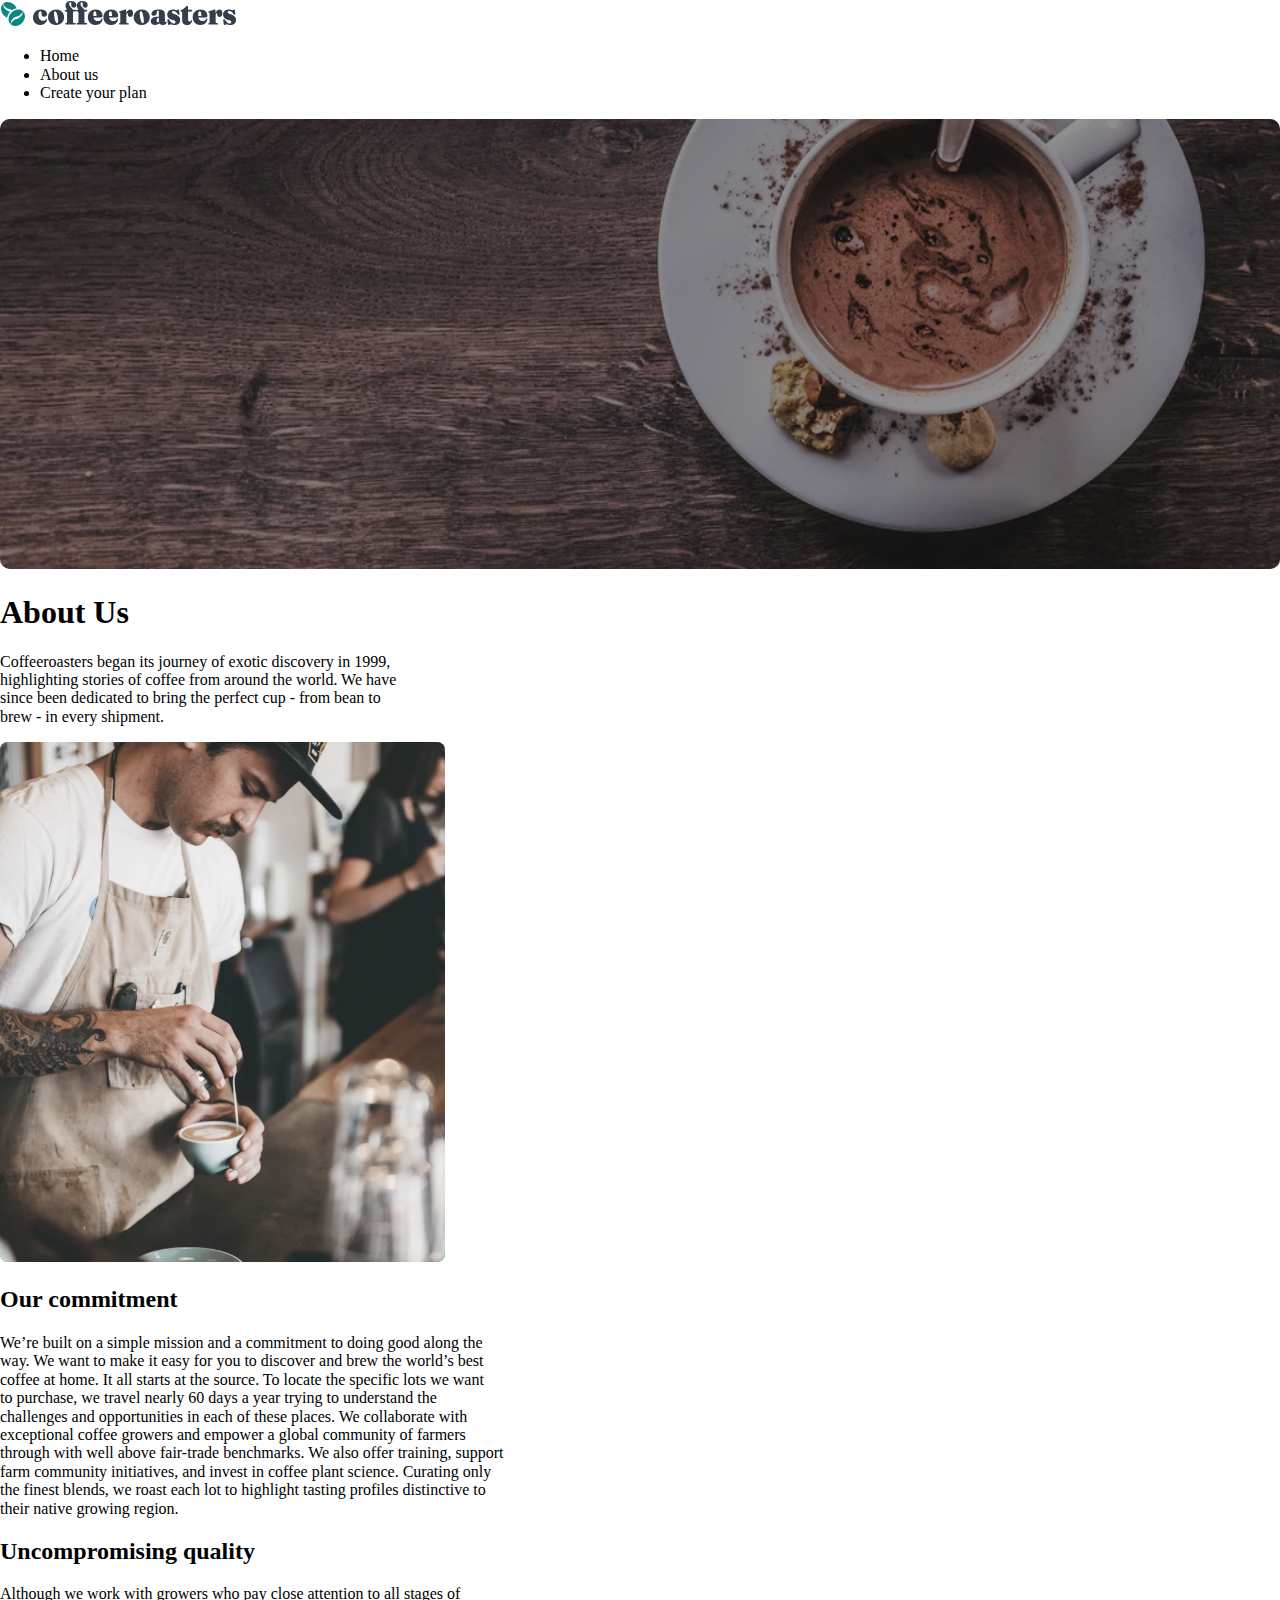
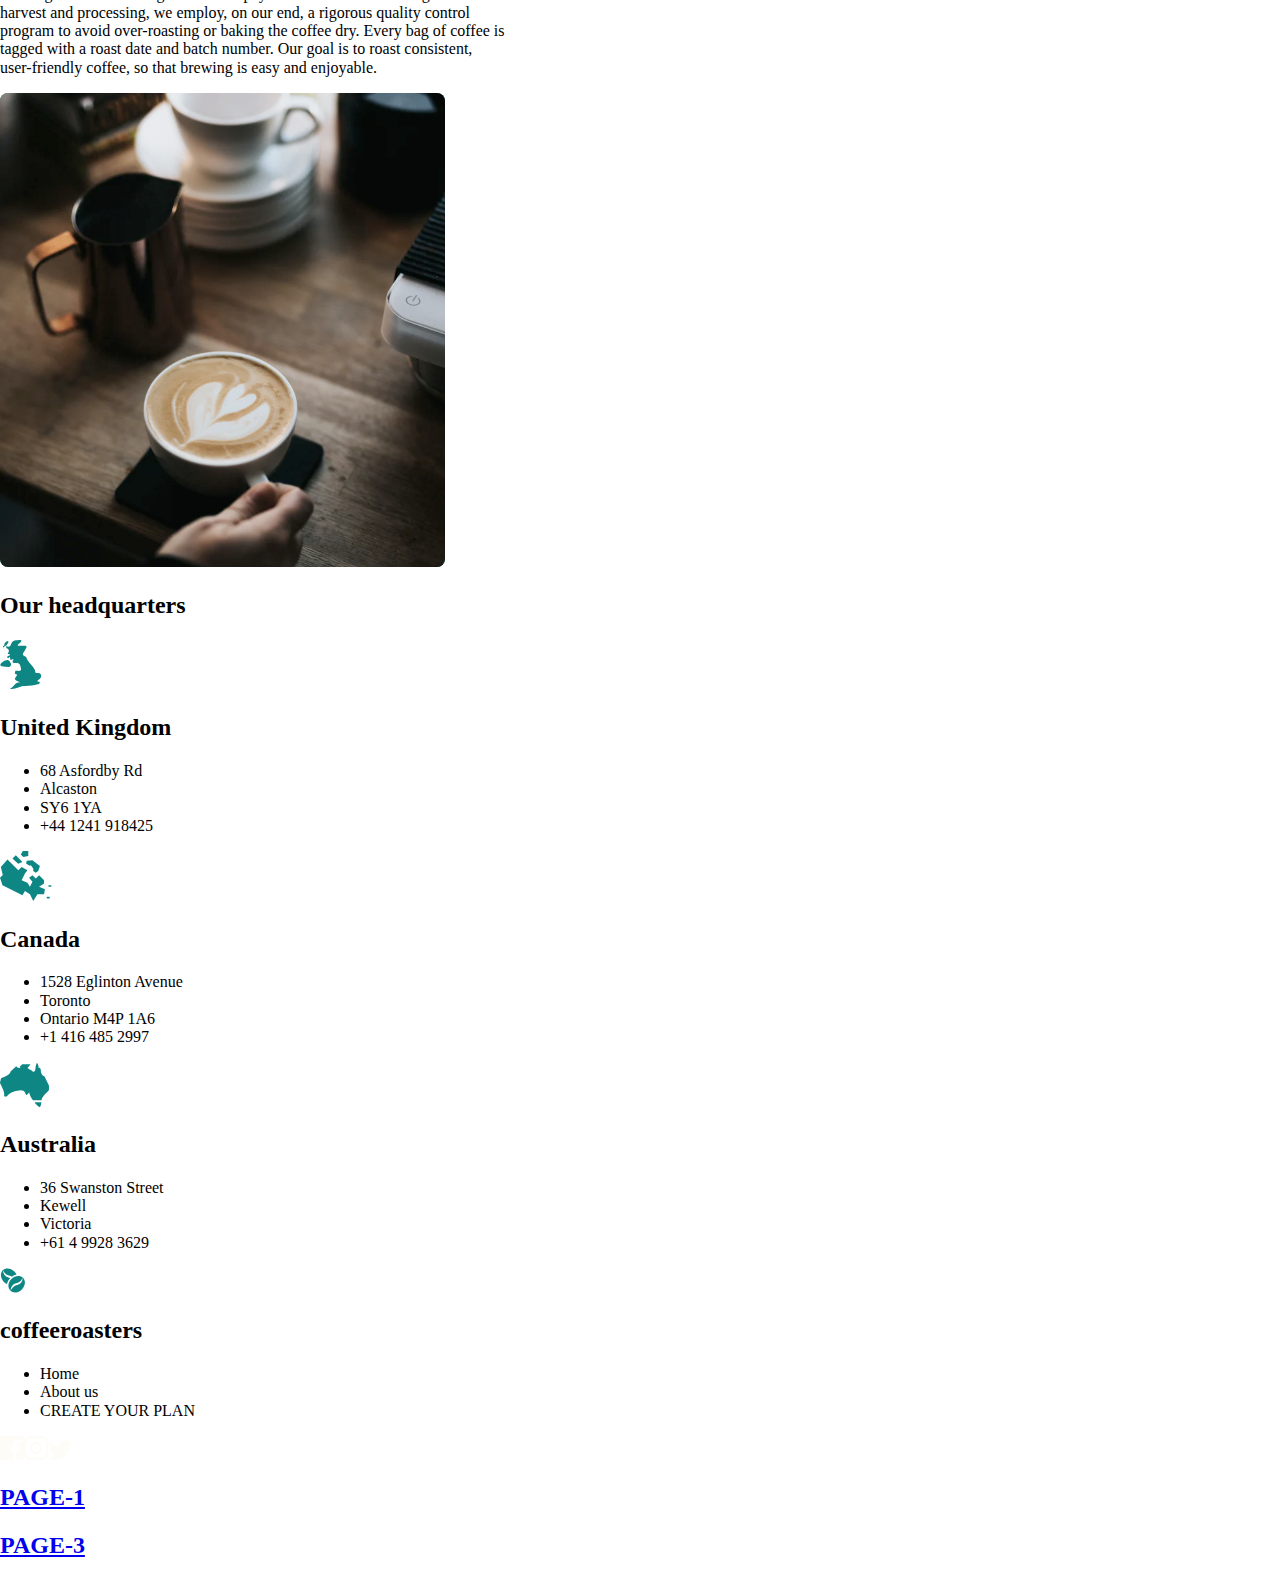
==== about.html @ 1a0b7751 "coffee-maket tablet and mobile verison 3 page" ====
<!DOCTYPE html>
<html lang="en">
<head>
    <meta charset="UTF-8">
    <meta http-equiv="X-UA-Compatible" content="IE=edge">
    <meta name="viewport" content="width=device-width, initial-scale=1.0">
    <title>coffee-roasters</title>
    <link rel="stylesheet" href="./css/normalize.css">
    <link rel="stylesheet" href="./css/style.css">
</head>
<body>
  <div class="superizm">
    <header class="header"> 
        <img class="header-img" src="./img/Group 5.svg" alt="coffeeroasters">
        <ul class="header-ul">
            <li class="header-text">Home</li>
            <li class="header-text">About us</li>
            <li class="header-text">Create your plan</li>
        </ul>
   </header>
   <main>
        <div>
    <img class="img-panda" src="./img/сappuchino.svg" alt="cappuchino">
    <h1 class="heading-panda">About Us</h1>
    <p class="text-panda">Coffeeroasters began its journey of exotic discovery in 1999, <br>
         highlighting stories of coffee from around the world. We have <br>
          since been dedicated to bring the perfect cup - from bean to <br>
           brew  - in every shipment.</p>
</div>
<div class="qwerty">
    <img class="qwerty-img" src="./img/cofechi.svg" alt="cofechi">
<h2 class="qwerty-heading">Our commitment</h2>
<p class="qwerty-text">We’re built on a simple mission and a commitment to doing good along the <br>
     way. We want to make it easy for you to discover and brew the world’s best <br>
      coffee at home. It all starts at the source. To locate the specific lots we want <br>
       to purchase, we travel nearly 60 days a year trying to understand the <br>
        challenges and opportunities in each of these places. We collaborate with <br>
         exceptional coffee growers and empower a global community of farmers <br>
          through with well above fair-trade benchmarks. We also offer training, support <br>
           farm community initiatives, and invest in coffee plant science. Curating only <br>
            the finest blends, we roast each lot to highlight tasting profiles distinctive to <br>
             their native growing region.</p>
</div>
<div class="akula">
    <h2 class="akula-heading">Uncompromising quality</h2>
    <p class="akula-text">Although we work with growers who pay close attention to all stages of <br>
         harvest and processing, we employ, on our end, a rigorous quality control <br>
          program to avoid over-roasting or baking the coffee dry. Every bag of coffee is <br>
           tagged with a roast date and batch number. Our goal is to roast consistent, <br>
            user-friendly coffee, so that brewing is easy and enjoyable.</p>
            <img class="akula-img" src="./img/capuchino-love.svg" alt="capuchino-love">
</div>
<div class="wolf">
    <h2 class="wolf-heading">Our headquarters</h2>
    <div class="ariol">
        <div class="kombined">
            <img class="wolf-img" src="./img/unitedkingdom.svg" alt="united-kingdom">
            <h2 class="wolf-heading1">United Kingdom</h2>
            <ul class="wolf-header">
                <li class="wolf-item">68  Asfordby Rd</li>
                <li class="wolf-item">Alcaston</li>
                <li class="wolf-item">SY6 1YA</li>
                <li class="wolf-item">+44 1241 918425</li>
            </ul>
        </div>
        <div class="kombined">
            <img class="wolf-img" src="./img/kanada.svg" alt="kanada">
            <h2 class="wolf-heading1">Canada</h2>
            <ul class="wolf-header">
                <li class="wolf-item">1528  Eglinton Avenue</li>
                <li class="wolf-item">Toronto</li>
                <li class="wolf-item">Ontario M4P 1A6</li>
                <li class="wolf-item">+1 416 485 2997</li>
            </ul>
        </div>
        <div class="kombined">
            <img class="wolf-img" src="./img/australia.svg" alt="australia">
            <h2 class="wolf-heading1">Australia</h2>
            <ul class="wolf-header">
                <li class="wolf-item">36 Swanston Street</li>
                <li class="wolf-item">Kewell</li>
                <li class="wolf-item">Victoria</li>
                <li class="wolf-item">+61 4 9928 3629</li>
            </ul>
        </div>
    </div>
</div>
</main>
<footer class="footer1">
    <img class="footer-img" src="./img/Combined Shape.svg" alt="Combined Shape"><h2 class="footer-heading">coffeeroasters</h2>
    <ul class="footer-dropped">
        <li class="footer-item">Home</li>
        <li class="footer-item">About us</li>
        <li class="footer-item">CREATE YOUR PLAN</li>
    </ul>
    <div class="img-rofiq">
        <img class="footer-img1" src="./img/facebook.svg" alt="facebook"><img class="footer-img1" src="./img/instagram.svg"alt="instagram"><img class="footer-img1" src="./img/twitter.svg" alt="twitter"></div>
    </footer>
    <h2 class="page"><a class="page-link" href="./index.html">PAGE-1</a></h2>
    <h2 class="page"><a class="page-link" href="./style.html">PAGE-3</a></h2>
  </div>
</body>
</html>
---- css/style.css ----
/*body{
font-family:  sans-serif;
    background-image: linear-gradient(#fdf9ee,#fff);
   background-repeat: no-repeat;
}
.header-ul{
    display: flex;
    margin-left: 1110px;
    margin-top: -22px;
    list-style-type:  none;
}
.header-text{
    color:  rgba(131, 136, 143, 1);
    padding: 0 18px;
}
.header-img{
    margin-top: 30px;
    margin-left: 50px;
}
.img{
    margin-top: 43px;
    margin-left: 190px;
width: 1400px;
height: 600px;
}
.heading{
    height: 145px;
    line-height: 72px;
    font-size: 72px;
    font-weight: 900;
    margin-left: 320px;
    margin-top: -515px;
    color: #fff;
}
.text{
    color: #FEFCF7;
    opacity: 0.8;
    margin-left: 330px;
    font-size: 16px;
    line-height: 26px;
}
.heading2{
    font-size: 22px;
    margin-left: 330px;
    border-radius: 6px;
    display: inline-block;
    color: #FEFCF7;
    background-color: #0E8784;
    height: 45px;
    text-align: center;
    padding-top: 16px;
    width: 220px;
    margin-top: 50px;
}
.img{
    margin-left: 180px;
}
.wrapper-header{
    margin-bottom: 200px;
    list-style-type: none;
}
.wrapper-img2{
    width: 400px;
    height: 393px;
    margin-left: -10px;
margin-top: 300px;
}
.wrapper-heading{
    margin-top: -130px;
    margin-left: 100px;
    font-size: 42px;
    color: #333D4B;
}
.wrapper-heading1{
    position: absolute;
    width: 1111px;
    height: 196px;
    left: 165px;
    top: 849px;
    background: linear-gradient(180deg, rgba(254, 252, 247, 0.0001) 0%, #FEFCF7 100%);
    mix-blend-mode: normal;
    font-size: 160px;
    margin-top: 1px;
    margin-left: 300px;
    opacity: 0.1; 
    margin-left: 180px;
}
.wrapper-text{
    margin-left: 105px;
    font-family: "Arial";
    margin-top: -30px;
}
.wrapper{
    display: flex;
}
.wrodded-heading{
    margin-top: -130px;
    margin-left: 490px;
    font-size: 42px;
    color: #333D4B;
}
.wrodded-img2{
    width: 400px;
    height: 393px;
    margin-left: 370px;
margin-top: -500px;
}
.wrodded-text{
    margin-left: 490px;
    font-family: "Arial";
    margin-top: -30px;
}
.drowwer-heading{
    margin-top: -150px;
    margin-left: 900px;
    font-size: 42px;
    color: #333D4B;
}
.drowwer-img2{
    width: 400px;
    height: 393px;
    margin-left: 780px;
margin-top: -820px;
}
.drowwer-text{
    margin-left: 910px;
    margin-top: -30px;
}
.dropped-heading{
    margin-top: -40px;
    margin-left: 1290px;
    font-size: 42px;
    color: #333D4B;
}
.dropped-img2{
    width: 350px;
    margin-left: 1200px;
    height: 200px;
}
.dropped-text{
    margin-left: 1290px;
    font-family: "Arial";
    margin-top: -20px;
}
.dropped-item{
    margin-top: -320px;
}
.div-img{
    margin-left: 220px;
    margin-bottom: 200px;
}
.class-text{
    position: absolute;
    height: 32px;
    margin-top: 2300px;
    margin-left: 165px;
    top: calc(50% - 32px/2 - 266.5px);
    font-style: normal;
    font-weight: 900;
    font-size: 24px;
    line-height: 32px;  
    color: #83888F;
}
.line{
    display: flex;
    align-items: center;
    justify-content: space-between;
    background-color: #FDD6BA;
height: 3px;
width: 700px;
margin-top: 130px;
margin-left: 160px;
}
.circle{
    display: inline-block;
    background-color: #fff;
    display: inline-block;
    width: 30px;
    height: 30px;
    border: 2px solid #0E8784;
    border-radius: 50%;
}
.img-01{
    margin-top: 98px;
    margin-left: 165px;
}
.clas-01{
    list-style-type: none;
}
.class-heading{
    margin-bottom: 42px;
    margin-left: 160px;
    font-size: 34px;
    color: #333D4B;
}
.clas-text{
    margin-left: 160px;
    color: #333D4B;
    font-size: 13px;
}
.class-dropped{
    margin-top: -292px;
    margin-left: 545px;
}
.class-headink{
    margin-bottom: 42px;
    font-size: 34px;
    color: #333D4B;
}
.clas-texs{
    color: #333D4B;
font-size: 13px;
}
.class-drowwer{
    padding-bottom: 109px;
    margin-top: -292px;
    margin-left: 1000px;
}
.class-headins{
    margin-bottom: 42px;
    font-size: 34px;
    color: #333D4B;
}
.clas-texk{
    color: #333D4B;
font-size: 13px;
}
.heading22{
    text-decoration: none;
    font-size: 22px;
    margin-left: 130px;
    border-radius: 6px;
    display: inline-block;
    color: #FEFCF7;
    background-color: #0E8784;
    height: 45px;
    text-align: center;
    padding-top: 16px;
    width: 220px;
    margin-top: 50px;
    margin-bottom: 200px;
}
.footer{
    margin-left: 100px;
   margin-bottom: 88px;
  height: 120px;
    display: flex;
    width: 1280px;
    background-color: #2C343E;
}
.footer-heading{
    margin-top: 50px;
    color: #fff;
}
.footer-img{
    margin-top: 50px;
    padding-left: 90px;
    width: 24px;
    height: 24px;
    margin-left: 10px;
}
.footer-dropped{
    display: flex;
    list-style-type: none;
    margin-left: 30px;
    margin-top: 37px;
}
.footer-item{
    margin-right: 10px;
    margin-left: 25px;
    margin-top: 20px;
    color: #83888F;
}
.img-rofiq{
    margin-top: 53px;
   margin-left: 400px;
}
.footer-img1{
    margin-left: 20px;
}
.img-panda{
    width: 1280px;
    height: 450px;
    margin-top: 43px;
    margin-left: 150px;
}
.heading-panda{
    color: rgba(254, 252, 247, 1);
    height: 145px;
    line-height: 72px;
    font-size: 40px;
    font-weight: 900;
    margin-left: 280px;
    margin-top: -335px;
}
.text-panda{
    margin-top: -80px;
    color: #FEFCF7;
    opacity: 0.8;
    margin-left: 280px;
    font-size: 16px;
    line-height: 26px;
}
.qwerty-img{
    width: 445px;
    height: 520px;
  margin-top: 288px;
  margin-left: 165px;
}
.qwerty-heading{
    font-size: 40px;
    margin-top: -400px;
    margin-left: 700px;
}
.qwerty-text{
    margin-left: 700px;
}
.akula{
    margin-left: 80px;
    margin-top: 300px;
    width: 1280px;
height: 474px;
background-color: #2C343E;
    position: absolute;
    border-radius: 8px;
}
.akula-heading{
    padding-left: 85px;
    padding-top: 88px;
    color: rgba(254, 252, 247, 1);
    font-size: 40px;
}
.akula-text{
    padding-left: 85px;
    color: #FEFCF7;
    opacity: 0.8;
}
.akula-img{
    width: 445px;
    height: 474px;
    margin-left: 750px;
    margin-top: -388px;
}
.wolf-heading{
    margin-left: 90px;
    margin-top: 980px;
    color: rgba(131, 136, 143, 1);
}
.wolf-img{
    margin-left: 90px;
    margin-top: 70px;
}
.wolf-heading1{
    margin-left: 90px;
    font-size: 32px;
    color: #333D4B;
}
.wolf-header{
    margin-left: 50px;
    list-style-type: none;
}
.ariol{
    display: flex;
}
.kombined{
    margin-right: 180px;
}
.footer1{
    display: flex;
    margin-left: 80px;
    margin-top: 168px;
    margin-bottom: 88px;
   height: 120px;
     width: 1280px;
     background-color: #2C343E;
}
.page-link{
    color: #FDD6BA;
    text-decoration: none;
}
.page{
    font-size: 32px;
}
.type-none{
    margin-left: -70px;
}
.classss{
    margin-top: 100px;
    display: inline-block;
    margin-top: 350px;
    background-color: #2C343E;
    border-radius: 8px;
    margin-left: 140px;
}
.linee{
display: flex;
align-items: center;
justify-content: space-between;
background-color: #FDD6BA;
height: 1px;
width: 700px;
margin-top: 130px;
margin-left: 160px;
}
.circlee{
    display: inline-block;
    width: 30px;
    height: 30px;
    border: 2px solid #0E8784;
    border-radius: 50%;
}
.class-headingg{
    margin-bottom: 42px;
    margin-left: 160px;
    font-size: 34px;
    color: rgba(254, 252, 247, 1);
}
.clas-textt{
    margin-left: 160px;
     font-size: 13px;
    color: rgba(254, 252, 247, 1);
    opacity: 0.8;
}
.class-headinkk{
    margin-bottom: 42px;
    font-size: 34px;
    color: rgba(254, 252, 247, 1);
}
.clas-texss{
    color: rgba(254, 252, 247, 1);
font-size: 13px;
opacity: 0.8;
}
.class-headinss{
    margin-bottom: 42px;
    font-size: 34px;
    color: rgba(254, 252, 247, 1);
}
.clas-texkk{
    color: rgba(254, 252, 247, 1);
    opacity: 0.8;
}
.list-style{
    margin-left: 165px;
    margin-top: 120px;
    list-style-type: none;
}
.list-style-item{
    display: flex;
}
.list-style-heading{
    color: #333D4B;
    margin-left: 24px;
    opacity: 0.3;
}
.list-style-img{
    opacity: 0.3;
}
.list-style-headingg{
    color: #333D4B;
    margin-left: 24px;
}
hr{
    background-color:  #83888F;
    width: 255px;
    height: 1px;
    margin-left: -20px;
   opacity: 25%;
}
.wolfing{
    display: flex;
    margin-top: -400px;
    margin-left: 670px;
}
.wolfing-item1{
    margin-left: 30px;
    border-radius: 8px;
    width: 228px;
height: 250px;
background-color: #F4F1EB;
}
.wolfing-header{
    display: flex;
    list-style-type: none;
    margin-left: 600px;
}
.wolfing-header-heading{
    padding-left: 28px;
    padding-top: 32px;
    color: #333D4B;
}
.wolfing-header-text{
    padding-left: 28px;
    padding-top: 5px;
}
.wolfing-heading{
    font-size: 40px;
    color: #83888F;
}
.wolfing-img{
    margin-left: 98px;
}
.wolfing-item2{
    margin-left: 30px;
    border-radius: 8px;
    width: 228px;
height: 250px;
background-color: #0E8784;
}
.wolfingg{
    display: flex;
    margin-top: 80px;
    margin-left: 670px;
}
.wolfinggg{
    display: flex;
    margin-top: 80px;
    margin-left: 670px;
}
.wolfingggg{
    display: flex;
    margin-top: 80px;
    margin-left: 670px;
}
.wolfinggggg{
    display: flex;
    margin-top: 80px;
    margin-left: 670px;
}
.wolfingg-img{
    margin-left: 304px;
}
.wolfinggg-img{
    margin-left: 178px;
}
.wolfingggg-img{
    margin-left: 248px;
}
.wolfinggggg-img{
    margin-left: 122px;
}
.pachti-footer{
    margin-left: 670px;
    margin-top: 88px;
}
.heading2222{
    font-size: 22px;
    margin-left: 1180px;
    border-radius: 6px;
    display: inline-block;
    color: #FEFCF7;
    background-color: #0E8784;
    height: 45px;
    text-align: center;
    padding-top: 16px;
    width: 220px;
    margin-top: 50px;
    text-decoration: none;
}
.footer11{
    display: flex;
    margin-left: 170px;
    margin-top: 168px;
    margin-bottom: 88px;
   height: 120px;
     width: 1280px;
     background-color: #2C343E;
}
.wolfing-item2:hover{
    background-color: #FDD6BA;
}
@media only screen and (max-width: 1542px) {
   .container{
    width: 768px;
   }
}
@media only screen and (max-width: 6057px) {
    .superizm{
     width: 768px;
    }
 }
 @media only screen and (max-width: 3537px) {
    .normalizm{
     width: 768px;
    }
 }
 @media only screen and (max-width: 768px) {
    .normalizm{
     width: 375px;
    }
 }
 @media only screen and (max-width: 768px) {
    .superizm{
     width: 375px;
    }
 }
 @media only screen and (max-width: 768px) {
    .container{
     width: 375px;
    }
 }*/
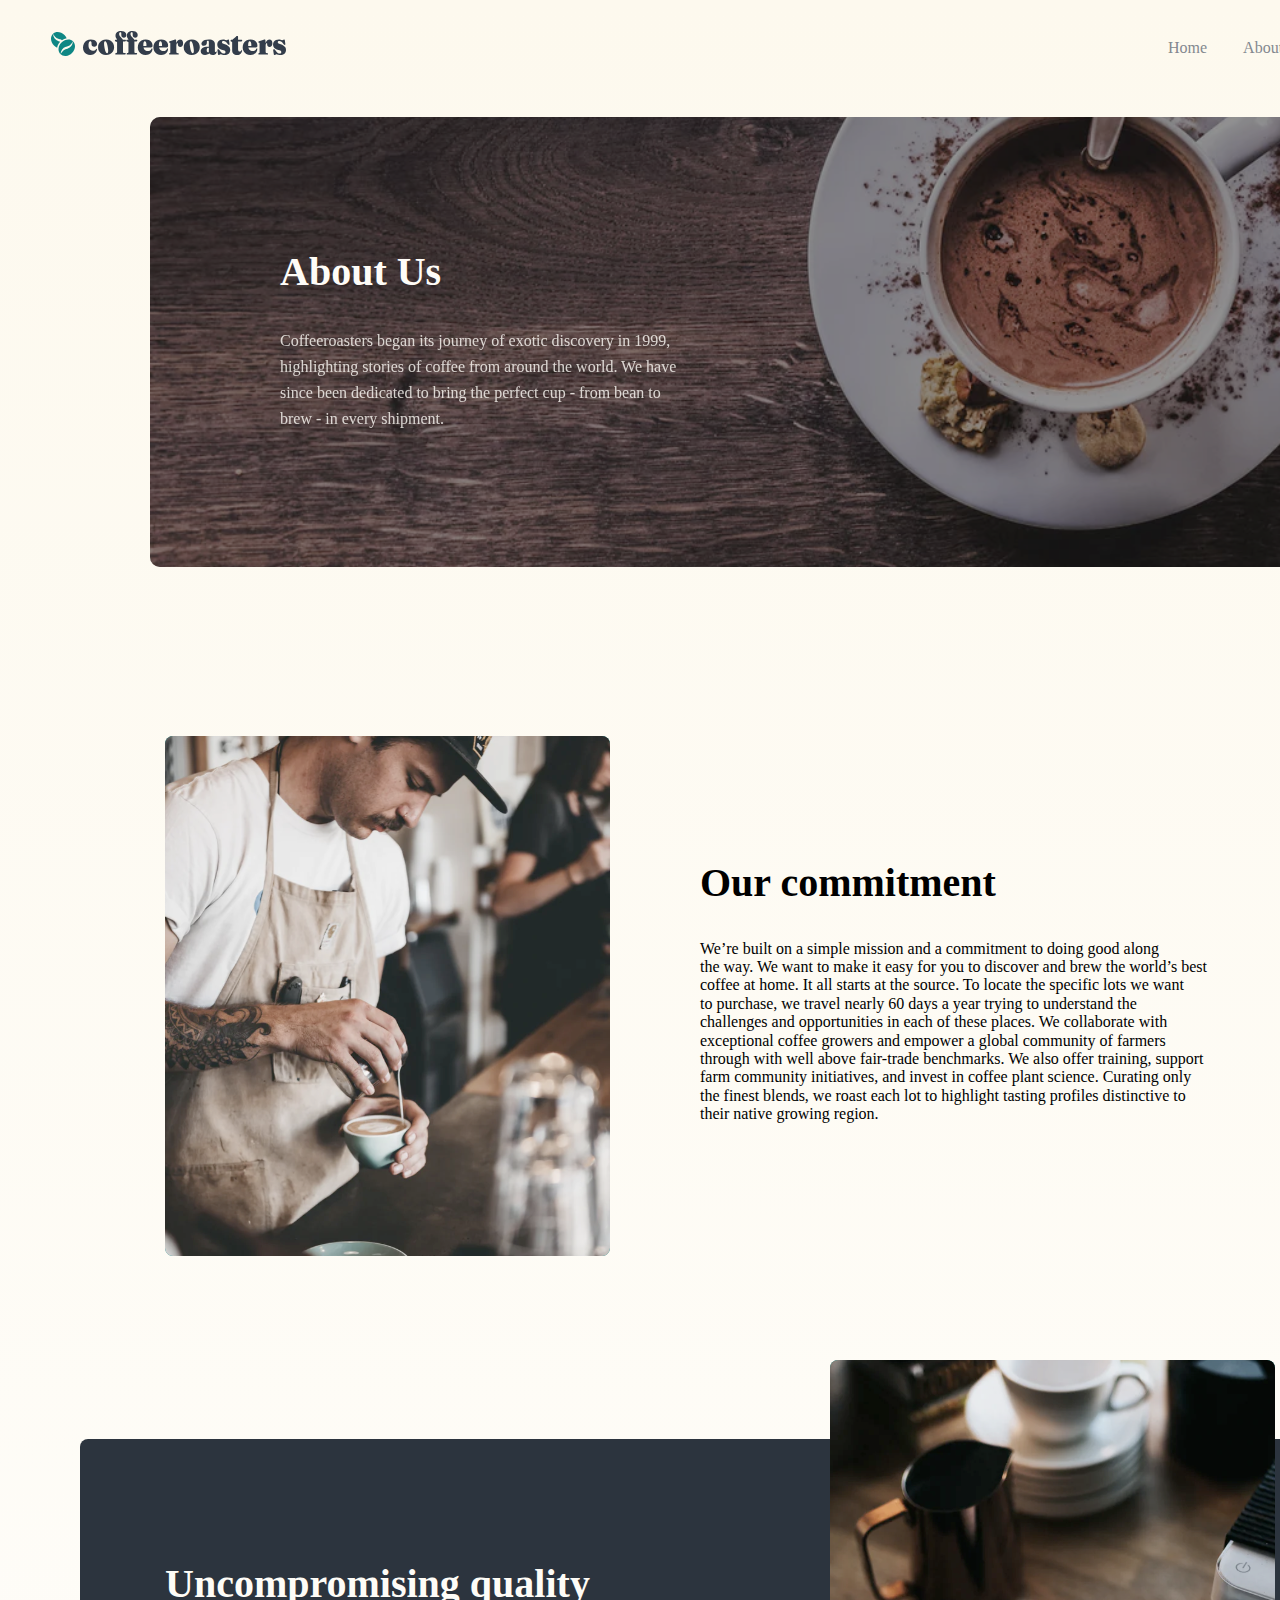
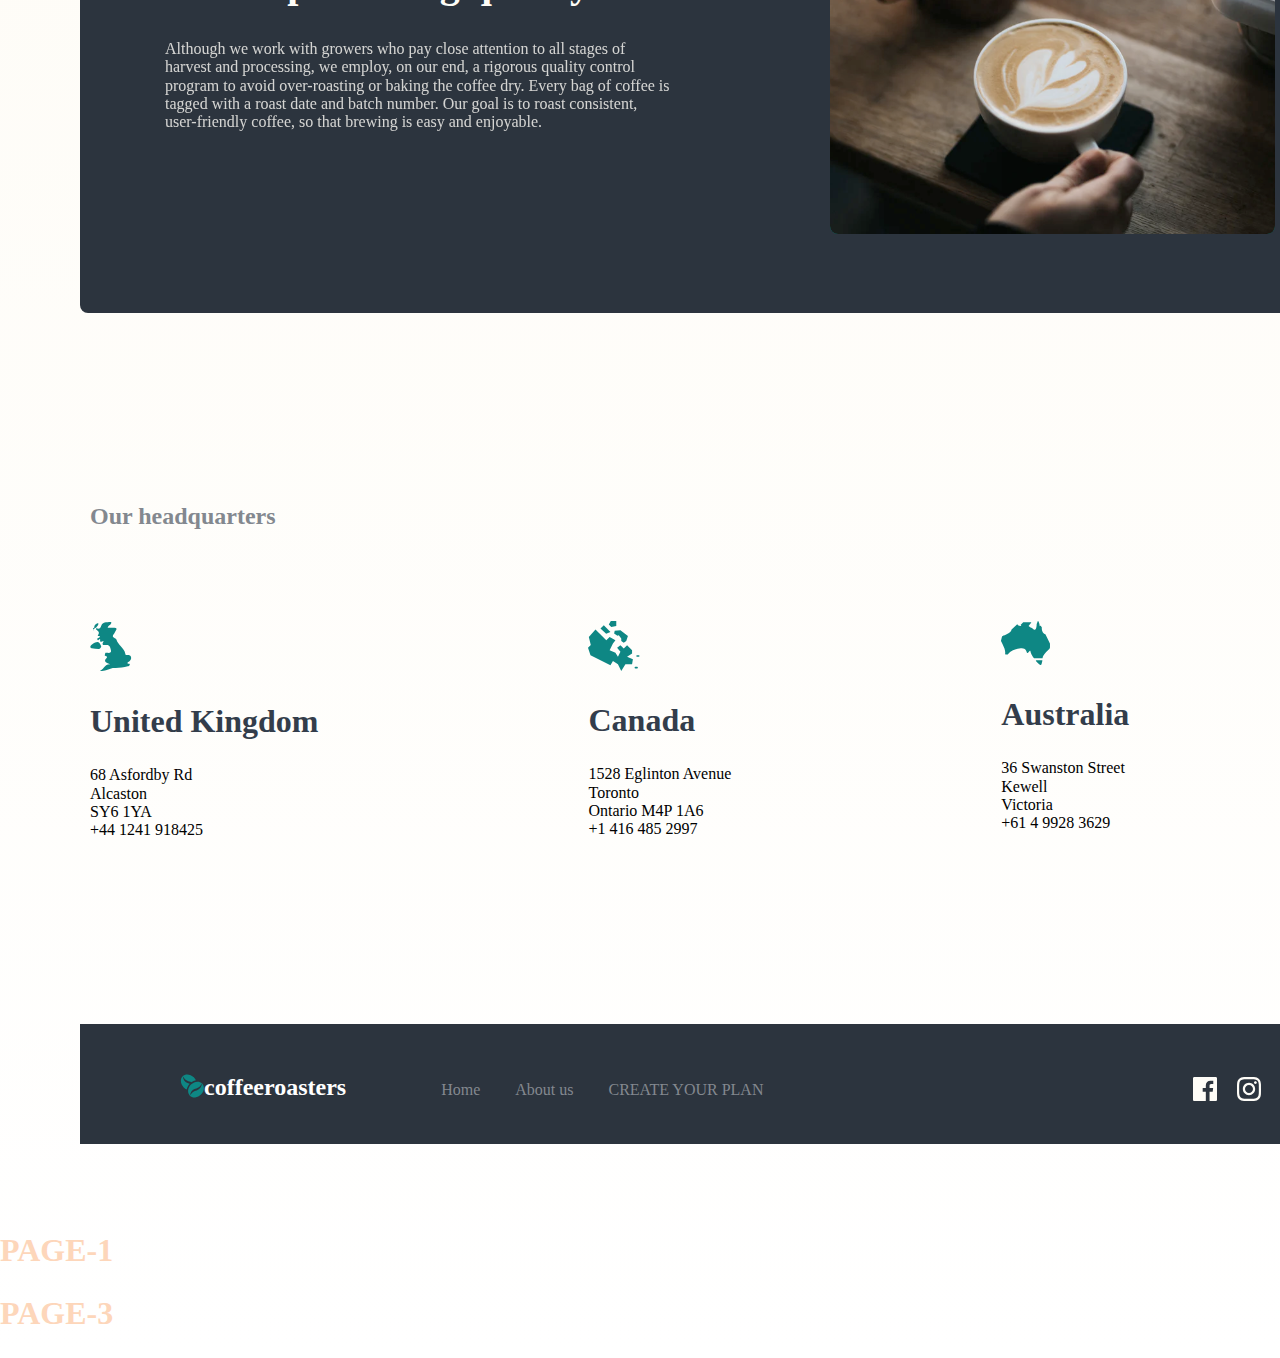
==== commit 5945c5a6: "coffee-maket" ====
--- a/about.html
+++ b/about.html
@@ -7,6 +7,7 @@
     <title>coffee-roasters</title>
     <link rel="stylesheet" href="./css/normalize.css">
     <link rel="stylesheet" href="./css/style.css">
+    <link rel="stylesheet" href="./css/style.min.css">
 </head>
 <body>
   <div class="superizm">
@@ -30,16 +31,8 @@
 <div class="qwerty">
     <img class="qwerty-img" src="./img/cofechi.svg" alt="cofechi">
 <h2 class="qwerty-heading">Our commitment</h2>
-<p class="qwerty-text">We’re built on a simple mission and a commitment to doing good along the <br>
-     way. We want to make it easy for you to discover and brew the world’s best <br>
-      coffee at home. It all starts at the source. To locate the specific lots we want <br>
-       to purchase, we travel nearly 60 days a year trying to understand the <br>
-        challenges and opportunities in each of these places. We collaborate with <br>
-         exceptional coffee growers and empower a global community of farmers <br>
-          through with well above fair-trade benchmarks. We also offer training, support <br>
-           farm community initiatives, and invest in coffee plant science. Curating only <br>
-            the finest blends, we roast each lot to highlight tasting profiles distinctive to <br>
-             their native growing region.</p>
+<p class="qwerty-text">We’re built on a simple mission and a commitment to doing good along <br> the
+    way. We want to make it easy for you to discover and brew the world’s best <br>coffee at home. It all starts at the source. To locate the specific lots we want <br>to purchase, we travel nearly 60 days a year trying to understand the <br>challenges and opportunities in each of these places. We collaborate with <br>exceptional coffee growers and empower a global community of farmers <br>through with well above fair-trade benchmarks. We also offer training, support <br>farm community initiatives, and invest in coffee plant science. Curating only <br>the finest blends, we roast each lot to highlight tasting profiles distinctive to <br>their native growing region.</p>
 </div>
 <div class="akula">
     <h2 class="akula-heading">Uncompromising quality</h2>
--- a/css/style.min.css
+++ b/css/style.min.css
@@ -0,0 +1 @@
+body{background-image:linear-gradient(#fdf9ee,#fff);background-repeat:no-repeat}.header-ul{display:flex;margin-left:1110px;margin-top:-22px;list-style-type:none}.header-text{color:#83888f;padding:0 18px}.header-img{margin-top:30px;margin-left:50px}.img{margin-top:43px;margin-left:190px;width:1400px;height:600px}.heading{height:145px;line-height:72px;font-size:72px;font-weight:900;margin-left:320px;margin-top:-515px;color:#fff}.text{color:#fefcf7;opacity:.8;margin-left:330px;font-size:16px;line-height:26px}.heading2{font-size:22px;margin-left:330px;border-radius:6px;display:inline-block;color:#fefcf7;background-color:#0e8784;height:45px;text-align:center;padding-top:16px;width:220px;margin-top:50px}.img{margin-left:180px}.wrapper-header{margin-bottom:200px;list-style-type:none}.wrapper-img2{width:400px;height:393px;margin-left:-10px;margin-top:300px}.wrapper-heading{margin-top:-130px;margin-left:100px;font-size:42px;color:#333d4b}.wrapper-heading1{position:absolute;width:1111px;height:196px;left:165px;top:849px;background:linear-gradient(180deg,rgba(254,252,247,.0001) 0,#fefcf7 100%);mix-blend-mode:normal;font-size:160px;margin-top:1px;margin-left:300px;opacity:.1;margin-left:180px}.wrapper-text{margin-left:105px;font-family:Arial;margin-top:-30px}.wrapper{display:flex}.wrodded-heading{margin-top:-130px;margin-left:490px;font-size:42px;color:#333d4b}.wrodded-img2{width:400px;height:393px;margin-left:370px;margin-top:-500px}.wrodded-text{margin-left:490px;font-family:Arial;margin-top:-30px}.drowwer-heading{margin-top:-150px;margin-left:900px;font-size:42px;color:#333d4b}.drowwer-img2{width:400px;height:393px;margin-left:780px;margin-top:-820px}.drowwer-text{margin-left:910px;margin-top:-30px}.dropped-heading{margin-top:-40px;margin-left:1290px;font-size:42px;color:#333d4b}.dropped-img2{width:350px;margin-left:1200px;height:200px}.dropped-text{margin-left:1290px;font-family:Arial;margin-top:-20px}.dropped-item{margin-top:-320px}.div-img{margin-left:220px;margin-bottom:200px}.class-text{position:absolute;height:32px;margin-top:2300px;margin-left:165px;top:calc(50% - 32px/2 - 266.5px);font-style:normal;font-weight:900;font-size:24px;line-height:32px;color:#83888f}.line{display:flex;align-items:center;justify-content:space-between;background-color:#fdd6ba;height:3px;width:700px;margin-top:130px;margin-left:160px}.circle{display:inline-block;background-color:#fff;display:inline-block;width:30px;height:30px;border:2px solid #0e8784;border-radius:50%}.img-01{margin-top:98px;margin-left:165px}.clas-01{list-style-type:none}.class-heading{margin-bottom:42px;margin-left:160px;font-size:34px;color:#333d4b}.clas-text{margin-left:160px;color:#333d4b;font-size:13px}.class-dropped{margin-top:-292px;margin-left:545px}.class-headink{margin-bottom:42px;font-size:34px;color:#333d4b}.clas-texs{color:#333d4b;font-size:13px}.class-drowwer{padding-bottom:109px;margin-top:-292px;margin-left:1000px}.class-headins{margin-bottom:42px;font-size:34px;color:#333d4b}.clas-texk{color:#333d4b;font-size:13px}.heading22{text-decoration:none;font-size:22px;margin-left:130px;border-radius:6px;display:inline-block;color:#fefcf7;background-color:#0e8784;height:45px;text-align:center;padding-top:16px;width:220px;margin-top:50px;margin-bottom:200px}.footer{margin-left:100px;margin-bottom:88px;height:120px;display:flex;width:1280px;background-color:#2c343e}.footer-heading{margin-top:50px;color:#fff}.footer-img{margin-top:50px;padding-left:90px;width:24px;height:24px;margin-left:10px}.footer-dropped{display:flex;list-style-type:none;margin-left:30px;margin-top:37px}.footer-item{margin-right:10px;margin-left:25px;margin-top:20px;color:#83888f}.img-rofiq{margin-top:53px;margin-left:400px}.footer-img1{margin-left:20px}.img-panda{width:1280px;height:450px;margin-top:43px;margin-left:150px}.heading-panda{color:#fefcf7;height:145px;line-height:72px;font-size:40px;font-weight:900;margin-left:280px;margin-top:-335px}.text-panda{margin-top:-80px;color:#fefcf7;opacity:.8;margin-left:280px;font-size:16px;line-height:26px}.qwerty-img{width:445px;height:520px;margin-top:288px;margin-left:165px}.qwerty-heading{font-size:40px;margin-top:-400px;margin-left:700px}.qwerty-text{margin-left:700px}.akula{margin-left:80px;margin-top:300px;width:1280px;height:474px;background-color:#2c343e;position:absolute;border-radius:8px}.akula-heading{padding-left:85px;padding-top:88px;color:#fefcf7;font-size:40px}.akula-text{padding-left:85px;color:#fefcf7;opacity:.8}.akula-img{width:445px;height:474px;margin-left:750px;margin-top:-388px}.wolf-heading{margin-left:90px;margin-top:980px;color:#83888f}.wolf-img{margin-left:90px;margin-top:70px}.wolf-heading1{margin-left:90px;font-size:32px;color:#333d4b}.wolf-header{margin-left:50px;list-style-type:none}.ariol{display:flex}.kombined{margin-right:180px}.footer1{display:flex;margin-left:80px;margin-top:168px;margin-bottom:88px;height:120px;width:1280px;background-color:#2c343e}.page-link{color:#fdd6ba;text-decoration:none}.page{font-size:32px}.type-none{margin-left:-70px}.classss{margin-top:100px;display:inline-block;margin-top:350px;background-color:#2c343e;border-radius:8px;margin-left:140px}.linee{display:flex;align-items:center;justify-content:space-between;background-color:#fdd6ba;height:1px;width:700px;margin-top:130px;margin-left:160px}.circlee{display:inline-block;width:30px;height:30px;border:2px solid #0e8784;border-radius:50%}.class-headingg{margin-bottom:42px;margin-left:160px;font-size:34px;color:#fefcf7}.clas-textt{margin-left:160px;font-size:13px;color:#fefcf7;opacity:.8}.class-headinkk{margin-bottom:42px;font-size:34px;color:#fefcf7}.clas-texss{color:#fefcf7;font-size:13px;opacity:.8}.class-headinss{margin-bottom:42px;font-size:34px;color:#fefcf7}.clas-texkk{color:#fefcf7;opacity:.8}.list-style{margin-left:165px;margin-top:120px;list-style-type:none}.list-style-item{display:flex}.list-style-heading{color:#333d4b;margin-left:24px;opacity:.3}.list-style-img{opacity:.3}.list-style-headingg{color:#333d4b;margin-left:24px}hr{background-color:#83888f;width:255px;height:1px;margin-left:-20px;opacity:25%}.wolfing{display:flex;margin-top:-400px;margin-left:670px}.wolfing-item1{margin-left:30px;border-radius:8px;width:228px;height:250px;background-color:#f4f1eb}.wolfing-header{display:flex;list-style-type:none;margin-left:600px}.wolfing-header-heading{padding-left:28px;padding-top:32px;color:#333d4b}.wolfing-header-text{padding-left:28px;padding-top:5px}.wolfing-heading{font-size:40px;color:#83888f}.wolfing-img{margin-left:98px}.wolfing-item2{margin-left:30px;border-radius:8px;width:228px;height:250px;background-color:#0e8784}.wolfingg{display:flex;margin-top:80px;margin-left:670px}.wolfinggg{display:flex;margin-top:80px;margin-left:670px}.wolfingggg{display:flex;margin-top:80px;margin-left:670px}.wolfinggggg{display:flex;margin-top:80px;margin-left:670px}.wolfingg-img{margin-left:304px}.wolfinggg-img{margin-left:178px}.wolfingggg-img{margin-left:248px}.wolfinggggg-img{margin-left:122px}.pachti-footer{margin-left:670px;margin-top:88px}.heading2222{font-size:22px;margin-left:1180px;border-radius:6px;display:inline-block;color:#fefcf7;background-color:#0e8784;height:45px;text-align:center;padding-top:16px;width:220px;margin-top:50px;text-decoration:none}.footer11{display:flex;margin-left:170px;margin-top:168px;margin-bottom:88px;height:120px;width:1280px;background-color:#2c343e}.wolfing-item2:hover{background-color:#fdd6ba}@media only screen and (max-width:1542px){.container{width:768px}}@media only screen and (max-width:6057px){.superizm{width:768px}}@media only screen and (max-width:3537px){.normalizm{width:768px}}@media only screen and (max-width:768px){.normalizm{width:375px}}@media only screen and (max-width:768px){.superizm{width:375px}}@media only screen and (max-width:768px){.container{width:375px}}.superizm{width: 1542px;}.normalizm{width: 1542px;}